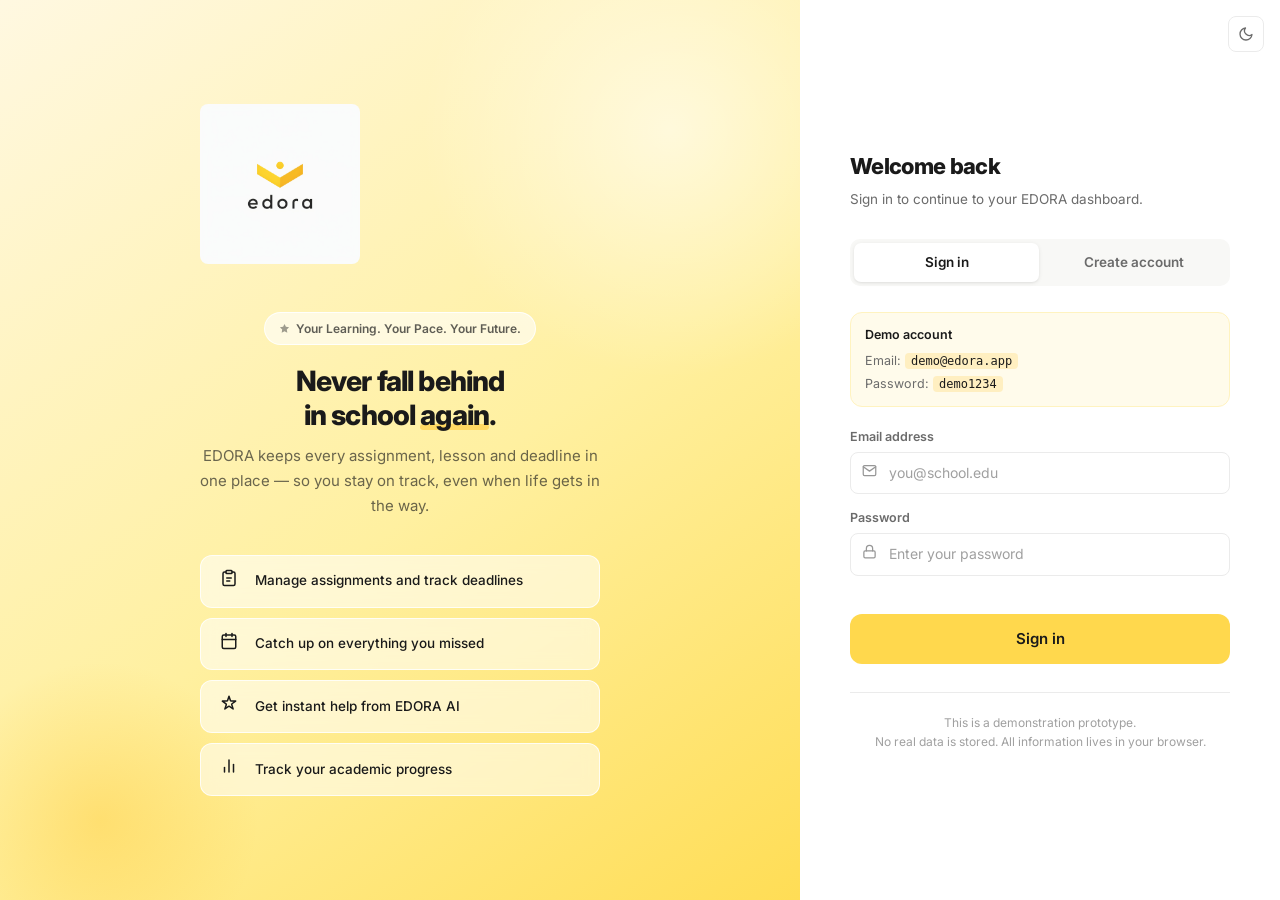
==== index.html @ 722ddf88 "Add files via upload" ====
<!DOCTYPE html>
<html lang="en">
<head>
  <meta charset="UTF-8">
  <meta name="viewport" content="width=device-width, initial-scale=1.0">
  <title>EDORA — Dashboard</title>
  <link rel="preconnect" href="https://fonts.googleapis.com">
  <link href="https://fonts.googleapis.com/css2?family=Inter:wght@300;400;500;600;700;800;900&display=swap" rel="stylesheet">
  <link rel="stylesheet" href="style.css">
  <!-- Apply saved theme immediately to avoid flash of wrong theme -->
  <script>
    (function() {
      var t = localStorage.getItem('edora-theme') || 'light';
      document.documentElement.setAttribute('data-theme', t);
    })();
  </script>
</head>
<body>

<!-- ── Sidebar overlay (mobile) ── -->
<div class="overlay" id="overlay" onclick="closeSidebar()"></div>

<!-- ── Sidebar ── -->
<aside class="sb" id="sb">
  <div class="sb-top">
    <div class="logo">
      <img src="logo.jpg" alt="EDORA" class="logo-img">
    </div>
    <div class="tagline">Your Learning. Your Pace. Your Future.</div>
  </div>

  <nav class="sb-nav" id="sb-nav">
    <!-- Injected by JS -->
  </nav>

  <div class="sb-bottom">
    <a href="#profile" class="sb-user" id="sb-user">
      <div class="av" id="sb-av"></div>
      <div class="sb-user-info">
        <div class="sb-user-name" id="sb-uname"></div>
        <div class="sb-user-grade" id="sb-ugrade"></div>
      </div>
    </a>
  </div>
</aside>

<!-- ── Main ── -->
<div class="main">

  <!-- Top bar -->
  <header class="top">
    <button class="burger" id="burger-btn" aria-label="Open menu" onclick="toggleSidebar()">
      <svg width="20" height="20" viewBox="0 0 24 24" fill="none" stroke="currentColor" stroke-width="2" stroke-linecap="round">
        <line x1="3" y1="6" x2="21" y2="6"/><line x1="3" y1="12" x2="21" y2="12"/><line x1="3" y1="18" x2="21" y2="18"/>
      </svg>
    </button>

    <span class="top-title" id="top-title"></span>

    <div class="top-actions">
      <!-- Theme toggle -->
      <button class="theme-btn" id="theme-btn" title="Toggle dark / light mode" onclick="toggleTheme()">
        <!-- Moon: shown in light mode -->
        <svg class="icon-moon" width="16" height="16" viewBox="0 0 24 24" fill="none" stroke="currentColor" stroke-width="2" stroke-linecap="round" stroke-linejoin="round">
          <path d="M21 12.79A9 9 0 1 1 11.21 3 7 7 0 0 0 21 12.79z"/>
        </svg>
        <!-- Sun: shown in dark mode -->
        <svg class="icon-sun" width="16" height="16" viewBox="0 0 24 24" fill="none" stroke="currentColor" stroke-width="2" stroke-linecap="round" stroke-linejoin="round">
          <circle cx="12" cy="12" r="5"/>
          <line x1="12" y1="1" x2="12" y2="3"/><line x1="12" y1="21" x2="12" y2="23"/>
          <line x1="4.22" y1="4.22" x2="5.64" y2="5.64"/><line x1="18.36" y1="18.36" x2="19.78" y2="19.78"/>
          <line x1="1" y1="12" x2="3" y2="12"/><line x1="21" y1="12" x2="23" y2="12"/>
          <line x1="4.22" y1="19.78" x2="5.64" y2="18.36"/><line x1="18.36" y1="5.64" x2="19.78" y2="4.22"/>
        </svg>
      </button>

      <a href="#notifs" class="icon-btn" id="notif-btn" title="Notifications" style="text-decoration:none">
        <svg width="17" height="17" viewBox="0 0 24 24" fill="none" stroke="currentColor" stroke-width="2" stroke-linecap="round" stroke-linejoin="round">
          <path d="M18 8A6 6 0 0 0 6 8c0 7-3 9-3 9h18s-3-2-3-9"/><path d="M13.73 21a2 2 0 0 1-3.46 0"/>
        </svg>
        <span class="notif-badge" id="notif-badge" style="display:none"></span>
      </a>
      <a href="#profile" class="av" id="top-av" style="text-decoration:none" title="Profile"></a>
    </div>
  </header>

  <!-- Page content -->
  <main id="view" class="fade-in"></main>

</div>

<!-- ── Modal ── -->
<div class="modal" id="modal" onclick="handleModalClick(event)">
  <div class="mbox" id="mbox"></div>
</div>

<script src="mock-data.js"></script>
<script src="app.js"></script>
</body>
</html>
---- style.css ----
/* ============================================================
   EDORA — Design System
   Premium minimalist educational SaaS
   ============================================================ */

@import url('https://fonts.googleapis.com/css2?family=Inter:wght@300;400;500;600;700;800;900&display=swap');

/* ── Tokens — Light (default) ────────────────────────────── */
:root {
  --primary:        #FFD84D;
  --primary-hover:  #FFC800;
  --primary-light:  #FFFBEB;
  --primary-muted:  #FFF3C0;
  --background:     #FFFFFF;
  --surface:        #F8F8F6;
  --surface-hover:  #F2F2EF;
  --text-primary:   #1A1A1A;
  --text-secondary: #6B6B6B;
  --text-tertiary:  #A0A0A0;
  --border:         #EBEBEB;
  --border-strong:  #D8D8D4;
  --success:        #22C55E;
  --success-light:  #DCFCE7;
  --danger:         #EF4444;
  --danger-light:   #FEE2E2;
  --warning:        #F59E0B;
  --warning-light:  #FEF3C7;
  --info:           #3B82F6;
  --info-light:     #DBEAFE;
  --shadow-sm:      0 1px 3px rgba(0,0,0,.06), 0 1px 2px rgba(0,0,0,.04);
  --shadow-md:      0 4px 16px rgba(0,0,0,.07), 0 2px 6px rgba(0,0,0,.04);
  --shadow-lg:      0 20px 40px rgba(0,0,0,.10), 0 8px 16px rgba(0,0,0,.06);
  --radius-sm:      8px;
  --radius-md:      12px;
  --radius-lg:      16px;
  --radius-xl:      24px;
  --sidebar-w:      264px;
  --transition:     0.18s cubic-bezier(.4,0,.2,1);
}

/* ── Tokens — Dark ───────────────────────────────────────── */
[data-theme="dark"] {
  --primary:        #FFD84D;
  --primary-hover:  #FFC800;
  --primary-light:  #2A2200;
  --primary-muted:  #332900;
  --background:     #0F0F0F;
  --surface:        #1A1A1A;
  --surface-hover:  #222222;
  --text-primary:   #F0F0F0;
  --text-secondary: #9A9A9A;
  --text-tertiary:  #555555;
  --border:         #2A2A2A;
  --border-strong:  #383838;
  --success:        #22C55E;
  --success-light:  #052E16;
  --danger:         #EF4444;
  --danger-light:   #2D0A0A;
  --warning:        #F59E0B;
  --warning-light:  #2D1A00;
  --info:           #60A5FA;
  --info-light:     #0A1628;
  --shadow-sm:      0 1px 3px rgba(0,0,0,.3),  0 1px 2px rgba(0,0,0,.2);
  --shadow-md:      0 4px 16px rgba(0,0,0,.4), 0 2px 6px rgba(0,0,0,.2);
  --shadow-lg:      0 20px 40px rgba(0,0,0,.5), 0 8px 16px rgba(0,0,0,.3);
}

/* ── Theme transition ────────────────────────────────────── */
/* Applied only during theme switch via JS class, then removed */
html.theme-switching,
html.theme-switching * {
  transition:
    background-color 0.25s ease,
    border-color     0.25s ease,
    color            0.25s ease,
    box-shadow       0.25s ease !important;
}

/* ── Theme toggle button ─────────────────────────────────── */
.theme-btn {
  width: 36px;
  height: 36px;
  display: flex;
  align-items: center;
  justify-content: center;
  border-radius: var(--radius-sm);
  background: none;
  border: 1px solid var(--border);
  color: var(--text-secondary);
  font-size: 16px;
  cursor: pointer;
  transition: all var(--transition);
  flex-shrink: 0;
}

.theme-btn:hover {
  background: var(--surface);
  color: var(--text-primary);
}

/* Show correct icon per theme */
.theme-btn .icon-sun  { display: none; }
.theme-btn .icon-moon { display: block; }
[data-theme="dark"] .theme-btn .icon-sun  { display: block; }
[data-theme="dark"] .theme-btn .icon-moon { display: none; }

/* ── Reset ───────────────────────────────────────────────── */
*, *::before, *::after { box-sizing: border-box; margin: 0; padding: 0; }
html { scroll-behavior: smooth; -webkit-font-smoothing: antialiased; }
body {
  font-family: 'Inter', system-ui, -apple-system, sans-serif;
  color: var(--text-primary);
  background: var(--background);
  font-size: 14px;
  line-height: 1.6;
  overflow-x: hidden;
}
img { display: block; max-width: 100%; }
a { color: inherit; }
button { cursor: pointer; font-family: inherit; }

/* ── Typography ─────────────────────────────────────────── */
h1 { font-size: 24px; font-weight: 700; letter-spacing: -.03em; line-height: 1.25; }
h2 { font-size: 15px; font-weight: 600; letter-spacing: -.01em; }
h3 { font-size: 14px; font-weight: 600; }
h4 { font-size: 13px; font-weight: 600; }
p  { color: var(--text-secondary); }
small { font-size: 12px; color: var(--text-secondary); }
.muted { color: var(--text-secondary); }
.label { font-size: 11px; font-weight: 700; letter-spacing: .06em; text-transform: uppercase; color: var(--text-tertiary); }

/* ── Layout ─────────────────────────────────────────────── */
.sb {
  position: fixed;
  inset: 0 auto 0 0;
  width: var(--sidebar-w);
  background: var(--background);
  border-right: 1px solid var(--border);
  display: flex;
  flex-direction: column;
  z-index: 30;
  transition: transform var(--transition);
  overflow: hidden auto;
}

.sb-top {
  padding: 24px 20px 8px;
  flex-shrink: 0;
}

/* ── Logo image (sidebar) ────────────────────────────────── */
.logo {
  display: flex;
  align-items: center;
  margin-bottom: 4px;
}

.logo-img {
  width: 110px;
  height: auto;
  display: block;
  /* logo.jpg has a white bg — crop tight and invert in dark mode */
  border-radius: 6px;
  object-fit: contain;
}

/* In dark mode the white JPG background would show — blend it out */
[data-theme="dark"] .logo-img {
  mix-blend-mode: luminosity;
  opacity: .92;
  filter: brightness(1.1);
}

.tagline {
  font-size: 11px;
  color: var(--text-tertiary);
  font-weight: 400;
  margin-bottom: 20px;
  letter-spacing: .01em;
}

.sb-nav {
  flex: 1;
  padding: 0 12px;
  display: flex;
  flex-direction: column;
  gap: 2px;
}

.sb-section-label {
  font-size: 10px;
  font-weight: 700;
  letter-spacing: .08em;
  text-transform: uppercase;
  color: var(--text-tertiary);
  padding: 12px 10px 6px;
}

.sb a {
  display: flex;
  align-items: center;
  gap: 10px;
  padding: 9px 12px;
  border-radius: var(--radius-sm);
  color: var(--text-secondary);
  text-decoration: none;
  font-weight: 500;
  font-size: 13.5px;
  transition: all var(--transition);
  position: relative;
}

.sb a .nav-icon {
  width: 20px;
  text-align: center;
  font-size: 15px;
  flex-shrink: 0;
}

.sb a:hover {
  background: var(--surface);
  color: var(--text-primary);
}

.sb a.on {
  background: var(--primary);
  color: var(--text-primary);
  font-weight: 600;
}

.sb a.on:hover { background: var(--primary-hover); }

.sb-bottom {
  padding: 12px;
  border-top: 1px solid var(--border);
  margin-top: 8px;
  flex-shrink: 0;
}

.sb-user {
  display: flex;
  align-items: center;
  gap: 10px;
  padding: 8px 10px;
  border-radius: var(--radius-sm);
  cursor: pointer;
  transition: background var(--transition);
  text-decoration: none;
  color: inherit;
}

.sb-user:hover { background: var(--surface); }

.sb-user-info { flex: 1; min-width: 0; }
.sb-user-name { font-size: 13px; font-weight: 600; white-space: nowrap; overflow: hidden; text-overflow: ellipsis; }
.sb-user-grade { font-size: 11px; color: var(--text-secondary); }

/* ── Main area ───────────────────────────────────────────── */
.main {
  margin-left: var(--sidebar-w);
  min-height: 100vh;
  display: flex;
  flex-direction: column;
}

.top {
  position: sticky;
  top: 0;
  z-index: 20;
  display: flex;
  align-items: center;
  gap: 12px;
  padding: 0 32px;
  height: 60px;
  background: rgba(255,255,255,.85);
  backdrop-filter: blur(12px);
  -webkit-backdrop-filter: blur(12px);
  border-bottom: 1px solid var(--border);
}

.burger {
  display: none;
  background: none;
  border: none;
  padding: 6px;
  border-radius: var(--radius-sm);
  color: var(--text-primary);
  margin-right: auto;
}

.burger:hover { background: var(--surface); }

.top-title {
  font-size: 14px;
  font-weight: 600;
  color: var(--text-primary);
  flex: 1;
}

.top-actions { display: flex; align-items: center; gap: 8px; }

.icon-btn {
  width: 36px;
  height: 36px;
  display: flex;
  align-items: center;
  justify-content: center;
  border-radius: var(--radius-sm);
  background: none;
  border: 1px solid var(--border);
  color: var(--text-secondary);
  font-size: 16px;
  transition: all var(--transition);
  position: relative;
  text-decoration: none;
}

.icon-btn:hover { background: var(--surface); color: var(--text-primary); }

.notif-badge {
  position: absolute;
  top: 4px;
  right: 4px;
  width: 8px;
  height: 8px;
  background: var(--danger);
  border-radius: 50%;
  border: 2px solid #fff;
}

#view {
  padding: 32px;
  flex: 1;
  max-width: 1160px;
  width: 100%;
}

/* ── Avatar ─────────────────────────────────────────────── */
.av {
  width: 36px;
  height: 36px;
  border-radius: 50%;
  background: var(--primary);
  display: flex;
  align-items: center;
  justify-content: center;
  font-weight: 700;
  font-size: 14px;
  overflow: hidden;
  flex-shrink: 0;
  color: var(--text-primary);
  text-decoration: none;
}

.av img { width: 100%; height: 100%; object-fit: cover; }
.av.lg { width: 56px; height: 56px; font-size: 20px; }
.av.xl { width: 80px; height: 80px; font-size: 28px; }

/* ── Cards ───────────────────────────────────────────────── */
.card {
  background: var(--background);
  border: 1px solid var(--border);
  border-radius: var(--radius-lg);
  padding: 20px;
}

.card-sm { padding: 14px 16px; border-radius: var(--radius-md); }

.card-hover {
  transition: box-shadow var(--transition), border-color var(--transition), transform var(--transition);
}
.card-hover:hover {
  box-shadow: var(--shadow-md);
  border-color: var(--border-strong);
  transform: translateY(-1px);
}

/* ── Grid ────────────────────────────────────────────────── */
.grid { display: grid; gap: 16px; margin-top: 16px; }
.g2 { grid-template-columns: repeat(auto-fit, minmax(300px, 1fr)); }
.g3 { grid-template-columns: repeat(auto-fit, minmax(220px, 1fr)); }
.g4 { grid-template-columns: repeat(4, 1fr); }
.g-full { grid-column: 1 / -1; }

/* ── Stat cards ──────────────────────────────────────────── */
.stat-card {
  background: var(--background);
  border: 1px solid var(--border);
  border-radius: var(--radius-lg);
  padding: 20px;
  display: flex;
  align-items: flex-start;
  gap: 14px;
}

.stat-icon {
  width: 44px;
  height: 44px;
  border-radius: 12px;
  background: var(--primary-light);
  display: flex;
  align-items: center;
  justify-content: center;
  font-size: 20px;
  flex-shrink: 0;
}

.stat-icon.green  { background: var(--success-light); }
.stat-icon.red    { background: var(--danger-light); }
.stat-icon.blue   { background: var(--info-light); }
.stat-icon.orange { background: var(--warning-light); }

.stat-body { flex: 1; }
.stat-value { font-size: 28px; font-weight: 800; letter-spacing: -.04em; line-height: 1; color: var(--text-primary); }
.stat-label { font-size: 12px; color: var(--text-secondary); margin-top: 4px; font-weight: 500; }

/* ── Hero banner ─────────────────────────────────────────── */
.hero {
  background: linear-gradient(135deg, #FFFBEB 0%, #FFF3C0 100%);
  border: 1px solid var(--primary-muted);
  border-radius: var(--radius-xl);
  padding: 28px 32px;
  display: flex;
  align-items: center;
  justify-content: space-between;
  gap: 20px;
  flex-wrap: wrap;
  position: relative;
  overflow: hidden;
}

.hero::before {
  content: '';
  position: absolute;
  right: -40px;
  top: -40px;
  width: 200px;
  height: 200px;
  background: radial-gradient(circle, rgba(255,216,77,.35) 0%, transparent 70%);
  pointer-events: none;
}

.hero-eyebrow {
  font-size: 11px;
  font-weight: 700;
  letter-spacing: .07em;
  text-transform: uppercase;
  color: var(--warning);
  margin-bottom: 6px;
}

.hero h1 { font-size: 26px; color: var(--text-primary); }
.hero-sub { color: var(--text-secondary); margin-top: 6px; font-size: 13.5px; }
.hero-badge { display: inline-flex; align-items: center; gap: 6px; background: rgba(255,255,255,.7); border: 1px solid rgba(255,216,77,.5); border-radius: 100px; padding: 5px 12px; font-size: 12.5px; font-weight: 600; color: var(--text-primary); margin-top: 12px; }

/* ── Buttons ─────────────────────────────────────────────── */
.btn {
  display: inline-flex;
  align-items: center;
  justify-content: center;
  gap: 6px;
  background: var(--primary);
  border: 1px solid transparent;
  border-radius: var(--radius-sm);
  padding: 9px 18px;
  font: inherit;
  font-size: 13.5px;
  font-weight: 600;
  color: var(--text-primary);
  cursor: pointer;
  transition: all var(--transition);
  text-decoration: none;
  white-space: nowrap;
}

.btn:hover { background: var(--primary-hover); transform: translateY(-1px); box-shadow: 0 4px 12px rgba(255,200,0,.3); }
.btn:active { transform: translateY(0); box-shadow: none; }

.btn.sec {
  background: var(--background);
  border-color: var(--border);
  color: var(--text-primary);
}
.btn.sec:hover { background: var(--surface); box-shadow: none; transform: none; }

.btn.ghost {
  background: transparent;
  border-color: transparent;
  color: var(--text-secondary);
}
.btn.ghost:hover { background: var(--surface); color: var(--text-primary); box-shadow: none; transform: none; }

.btn.sm { padding: 5px 12px; font-size: 12.5px; border-radius: 7px; }
.btn.lg { padding: 12px 24px; font-size: 15px; border-radius: var(--radius-md); }

.btn.danger { background: var(--danger); color: #fff; }
.btn.danger:hover { background: #dc2626; box-shadow: 0 4px 12px rgba(239,68,68,.3); }

.btn.d { color: var(--danger); }

:focus-visible { outline: 2px solid var(--primary-hover); outline-offset: 2px; }

/* ── Inputs ──────────────────────────────────────────────── */
input, select, textarea {
  font: inherit;
  padding: 9px 13px;
  border: 1px solid var(--border);
  border-radius: var(--radius-sm);
  background: var(--background);
  color: var(--text-primary);
  width: 100%;
  transition: border-color var(--transition), box-shadow var(--transition);
  font-size: 14px;
}

input:focus, select:focus, textarea:focus {
  outline: none;
  border-color: var(--primary-hover);
  box-shadow: 0 0 0 3px rgba(255,200,0,.12);
}

input::placeholder, textarea::placeholder { color: var(--text-tertiary); }

label {
  display: block;
  font-size: 12.5px;
  font-weight: 600;
  color: var(--text-secondary);
  margin: 12px 0 5px;
}

textarea { resize: vertical; min-height: 90px; }

/* ── Progress bar ────────────────────────────────────────── */
.bar {
  height: 6px;
  background: var(--surface);
  border-radius: 100px;
  overflow: hidden;
}
.bar i {
  display: block;
  height: 100%;
  background: var(--primary);
  border-radius: 100px;
  transition: width .6s cubic-bezier(.4,0,.2,1);
}
.bar.thin { height: 4px; }
.bar.thick { height: 10px; }

/* ── Chips / badges ──────────────────────────────────────── */
.chip {
  display: inline-flex;
  align-items: center;
  gap: 4px;
  font-size: 11.5px;
  font-weight: 600;
  padding: 3px 10px;
  border-radius: 100px;
  background: var(--surface);
  color: var(--text-secondary);
  white-space: nowrap;
}

.chip.success, .chip.c-Submitted, .chip.c-Graded  { background: var(--success-light); color: #15803d; }
.chip.danger,  .chip.c-Overdue,  .chip.c-High     { background: var(--danger-light);  color: #b91c1c; }
.chip.warning, .chip.c-Medium, .chip.c-Inprogress { background: var(--warning-light); color: #92400e; }
.chip.info                                          { background: var(--info-light);   color: #1d4ed8; }
.chip.primary                                       { background: var(--primary-muted); color: #92400e; }
.chip.c-Low   { background: var(--success-light); color: #15803d; }
.chip.c-Notstarted { background: var(--surface); color: var(--text-secondary); }

/* ── Row / flex helpers ──────────────────────────────────── */
.row {
  display: flex;
  align-items: center;
  gap: 10px;
  flex-wrap: wrap;
}
.row-between {
  display: flex;
  align-items: center;
  justify-content: space-between;
  gap: 10px;
  flex-wrap: wrap;
}
.col { display: flex; flex-direction: column; gap: 4px; }
.flex1 { flex: 1; min-width: 0; }

/* ── List ────────────────────────────────────────────────── */
.ul {
  list-style: none;
  padding: 0;
  margin: 0;
}

.ul li {
  display: flex;
  align-items: center;
  justify-content: space-between;
  gap: 10px;
  padding: 10px 0;
  border-bottom: 1px solid var(--border);
  font-size: 13.5px;
}

.ul li:last-child { border-bottom: none; }
.ul li .item-main { flex: 1; min-width: 0; }
.ul li .item-title { font-weight: 500; color: var(--text-primary); }
.ul li .item-sub { font-size: 12px; color: var(--text-secondary); margin-top: 1px; }

/* ── Filters bar ─────────────────────────────────────────── */
.filters {
  display: flex;
  gap: 10px;
  flex-wrap: wrap;
  margin: 16px 0;
}
.filters > * { flex: 1; min-width: 140px; max-width: 240px; }
.filters > input { max-width: 320px; }

/* ── Page header ─────────────────────────────────────────── */
.page-header {
  display: flex;
  align-items: flex-start;
  justify-content: space-between;
  gap: 16px;
  margin-bottom: 24px;
  flex-wrap: wrap;
}
.page-header-left h1 { margin-bottom: 2px; }
.page-header-left p { font-size: 13.5px; }

/* ── Modals ──────────────────────────────────────────────── */
.modal {
  position: fixed;
  inset: 0;
  background: rgba(10,10,10,.4);
  backdrop-filter: blur(4px);
  -webkit-backdrop-filter: blur(4px);
  display: none;
  place-items: center;
  z-index: 50;
  padding: 20px;
}
.modal.show { display: grid; }

.mbox {
  background: var(--background);
  border-radius: var(--radius-xl);
  padding: 28px;
  width: 100%;
  max-width: 500px;
  max-height: 90vh;
  overflow: auto;
  box-shadow: var(--shadow-lg);
  animation: modalIn .2s cubic-bezier(.4,0,.2,1);
}

@keyframes modalIn {
  from { opacity: 0; transform: scale(.95) translateY(8px); }
  to   { opacity: 1; transform: none; }
}

.modal-header {
  display: flex;
  align-items: center;
  justify-content: space-between;
  margin-bottom: 20px;
}
.modal-header h2 { font-size: 17px; }

/* ── Toast ───────────────────────────────────────────────── */
.toast {
  position: fixed;
  bottom: 24px;
  left: 50%;
  transform: translateX(-50%);
  background: var(--text-primary);
  color: #fff;
  padding: 11px 20px;
  border-radius: 100px;
  z-index: 60;
  font-size: 13.5px;
  font-weight: 500;
  box-shadow: var(--shadow-md);
  animation: toastIn .2s cubic-bezier(.4,0,.2,1);
  white-space: nowrap;
}

@keyframes toastIn {
  from { opacity: 0; transform: translateX(-50%) translateY(8px); }
  to   { opacity: 1; transform: translateX(-50%) translateY(0); }
}

/* ── Notifications ───────────────────────────────────────── */
.notif-item {
  display: flex;
  align-items: flex-start;
  gap: 14px;
  padding: 14px 16px;
  border-radius: var(--radius-md);
  border: 1px solid var(--border);
  margin-bottom: 8px;
  transition: background var(--transition);
}

.notif-item.unread {
  background: var(--primary-light);
  border-color: var(--primary-muted);
}

.notif-dot {
  width: 8px;
  height: 8px;
  border-radius: 50%;
  background: var(--primary-hover);
  flex-shrink: 0;
  margin-top: 5px;
}

.notif-item.unread .notif-dot { background: var(--warning); }

.nav-dot {
  min-width: 18px;
  height: 18px;
  background: var(--danger);
  color: #fff;
  border-radius: 100px;
  font-size: 10px;
  font-weight: 700;
  display: flex;
  align-items: center;
  justify-content: center;
  padding: 0 5px;
  margin-left: auto;
}

/* ── Assignment card ─────────────────────────────────────── */
.asg-card {
  display: flex;
  align-items: flex-start;
  gap: 14px;
  padding: 16px 20px;
  border: 1px solid var(--border);
  border-radius: var(--radius-md);
  margin-bottom: 8px;
  background: var(--background);
  transition: all var(--transition);
}

.asg-card:hover { box-shadow: var(--shadow-sm); border-color: var(--border-strong); }

.asg-card.overdue { border-left: 3px solid var(--danger); }
.asg-card.submitted { border-left: 3px solid var(--success); }
.asg-card.graded { border-left: 3px solid var(--info); }

.asg-left { flex: 1; min-width: 0; }
.asg-title { font-size: 14px; font-weight: 600; color: var(--text-primary); }
.asg-meta { font-size: 12px; color: var(--text-secondary); margin-top: 3px; }
.asg-desc { font-size: 13px; color: var(--text-secondary); margin-top: 6px; }
.asg-chips { display: flex; gap: 6px; margin-top: 8px; flex-wrap: wrap; }

.asg-right {
  display: flex;
  flex-direction: column;
  align-items: flex-end;
  gap: 8px;
  flex-shrink: 0;
}

/* ── Subject cards ───────────────────────────────────────── */
.subject-card {
  display: flex;
  flex-direction: column;
  gap: 10px;
  padding: 20px;
  border: 1px solid var(--border);
  border-radius: var(--radius-lg);
  text-decoration: none;
  color: inherit;
  transition: all var(--transition);
  background: var(--background);
  position: relative;
  overflow: hidden;
}

.subject-card::before {
  content: '';
  position: absolute;
  inset: 0;
  background: linear-gradient(135deg, transparent 60%, rgba(255,216,77,.08));
  pointer-events: none;
}

.subject-card:hover {
  box-shadow: var(--shadow-md);
  border-color: var(--primary-muted);
  transform: translateY(-2px);
}

.subject-emoji {
  font-size: 28px;
  line-height: 1;
  display: block;
  margin-bottom: 2px;
}

.subject-name { font-size: 15px; font-weight: 700; color: var(--text-primary); }
.subject-teacher { font-size: 12px; color: var(--text-secondary); }
.subject-progress-row { display: flex; align-items: center; justify-content: space-between; margin-top: 4px; }

/* ── Material card ───────────────────────────────────────── */
.mat-card {
  display: flex;
  align-items: center;
  gap: 14px;
  padding: 14px 18px;
  border: 1px solid var(--border);
  border-radius: var(--radius-md);
  margin-bottom: 8px;
  transition: all var(--transition);
}
.mat-card:hover { box-shadow: var(--shadow-sm); border-color: var(--border-strong); }
.mat-icon {
  width: 40px;
  height: 40px;
  border-radius: 10px;
  display: flex;
  align-items: center;
  justify-content: center;
  font-size: 18px;
  flex-shrink: 0;
}

/* ── Chat ────────────────────────────────────────────────── */
.chat-layout {
  display: grid;
  grid-template-columns: 220px 1fr;
  gap: 16px;
  height: calc(100vh - 160px);
  min-height: 400px;
}

.chat-history { display: flex; flex-direction: column; gap: 4px; overflow: auto; }
.chat-history a { font-size: 13px; padding: 7px 10px; border-radius: var(--radius-sm); text-decoration: none; color: var(--text-secondary); transition: all var(--transition); white-space: nowrap; overflow: hidden; text-overflow: ellipsis; display: block; }
.chat-history a:hover { background: var(--surface); color: var(--text-primary); }

.chat-main {
  display: flex;
  flex-direction: column;
  gap: 0;
  overflow: hidden;
}

.msgs {
  flex: 1;
  overflow-y: auto;
  padding: 16px;
  display: flex;
  flex-direction: column;
  gap: 10px;
  background: var(--surface);
  border-radius: var(--radius-md);
  margin-bottom: 10px;
}

.m {
  max-width: 76%;
  padding: 10px 14px;
  border-radius: 14px;
  font-size: 13.5px;
  line-height: 1.55;
  color: var(--text-primary);
  background: var(--background);
  border: 1px solid var(--border);
  align-self: flex-start;
  word-break: break-word;
}

.m.u {
  background: var(--primary);
  border-color: var(--primary-hover);
  align-self: flex-end;
}

.chat-suggestions {
  display: flex;
  gap: 6px;
  flex-wrap: wrap;
  margin-bottom: 10px;
}

.chat-form {
  display: flex;
  gap: 8px;
}

.chat-form input { border-radius: var(--radius-sm); }

/* ── Planner ─────────────────────────────────────────────── */
.week {
  display: grid;
  grid-template-columns: repeat(7, minmax(130px, 1fr));
  gap: 8px;
  overflow-x: auto;
  padding-bottom: 8px;
}

.day {
  background: var(--surface);
  border-radius: var(--radius-md);
  padding: 12px;
  min-height: 110px;
}

.day-header {
  font-size: 11.5px;
  font-weight: 600;
  color: var(--text-secondary);
  margin-bottom: 8px;
}

.day-header.today-label { color: var(--primary-hover); }

.pill {
  background: var(--background);
  border: 1px solid var(--border);
  border-left: 3px solid var(--primary);
  border-radius: var(--radius-sm);
  padding: 7px 9px;
  margin-top: 6px;
  font-size: 12.5px;
  transition: opacity var(--transition);
}

.pill.done { opacity: .5; }
.pill .pill-time { font-weight: 600; font-size: 12px; }
.pill .pill-subj { color: var(--text-secondary); font-size: 12px; margin-top: 2px; }
.pill .pill-actions { display: flex; gap: 4px; margin-top: 6px; }

/* ── Progress donut ──────────────────────────────────────── */
.donut-wrap {
  display: flex;
  align-items: center;
  justify-content: center;
  gap: 24px;
  flex-wrap: wrap;
  padding: 8px;
}

.donut {
  width: 140px;
  height: 140px;
  border-radius: 50%;
  display: grid;
  place-items: center;
  flex-shrink: 0;
}

.donut-inner {
  background: var(--background);
  width: 98px;
  height: 98px;
  border-radius: 50%;
  display: grid;
  place-items: center;
  flex-direction: column;
  text-align: center;
}

.donut-pct { font-size: 24px; font-weight: 800; letter-spacing: -.04em; color: var(--text-primary); }
.donut-sub { font-size: 11px; color: var(--text-secondary); }

/* ── Auth pages ──────────────────────────────────────────── */
.auth-page {
  min-height: 100vh;
  display: flex;
  background: var(--background);
}

.auth-visual {
  flex: 1;
  background: linear-gradient(145deg, #FFF8E1 0%, #FFF0A0 50%, #FFDD55 100%);
  display: flex;
  flex-direction: column;
  align-items: center;
  justify-content: center;
  padding: 48px;
  position: relative;
  overflow: hidden;
}

.auth-visual::before {
  content: '';
  position: absolute;
  width: 400px;
  height: 400px;
  background: radial-gradient(circle, rgba(255,255,255,.5) 0%, transparent 70%);
  top: -100px;
  right: -100px;
}

.auth-visual::after {
  content: '';
  position: absolute;
  width: 300px;
  height: 300px;
  background: radial-gradient(circle, rgba(255,200,0,.3) 0%, transparent 70%);
  bottom: -80px;
  left: -60px;
}

.auth-visual-content {
  position: relative;
  z-index: 1;
  text-align: center;
  max-width: 380px;
}

.auth-visual-logo {
  display: inline-flex;
  align-items: center;
  gap: 10px;
  margin-bottom: 32px;
}

.auth-visual-mark {
  width: 48px;
  height: 48px;
  background: var(--text-primary);
  border-radius: 14px;
  display: flex;
  align-items: center;
  justify-content: center;
  font-weight: 900;
  font-size: 20px;
  color: var(--primary);
}

.auth-visual-name {
  font-size: 28px;
  font-weight: 900;
  letter-spacing: -.05em;
  color: var(--text-primary);
}

.auth-visual h2 {
  font-size: 28px;
  font-weight: 800;
  letter-spacing: -.03em;
  color: var(--text-primary);
  margin-bottom: 12px;
}

.auth-visual p {
  font-size: 15px;
  color: rgba(26,26,26,.65);
  line-height: 1.65;
}

.auth-features {
  display: flex;
  flex-direction: column;
  gap: 10px;
  margin-top: 32px;
  text-align: left;
  width: 100%;
}

.auth-feature {
  display: flex;
  align-items: center;
  gap: 12px;
  background: rgba(255,255,255,.5);
  border-radius: var(--radius-md);
  padding: 10px 14px;
  font-size: 13px;
  font-weight: 500;
  color: var(--text-primary);
}

.auth-feature-icon {
  font-size: 18px;
  flex-shrink: 0;
}

.auth-form-side {
  width: 440px;
  flex-shrink: 0;
  display: flex;
  flex-direction: column;
  align-items: center;
  justify-content: center;
  padding: 48px 40px;
  overflow-y: auto;
}

.auth-form-box { width: 100%; max-width: 360px; }
.auth-form-title { font-size: 22px; font-weight: 800; letter-spacing: -.03em; margin-bottom: 4px; }
.auth-form-sub { font-size: 13.5px; color: var(--text-secondary); margin-bottom: 28px; }

.auth-tabs {
  display: flex;
  background: var(--surface);
  border-radius: var(--radius-sm);
  padding: 4px;
  margin-bottom: 24px;
}

.auth-tab {
  flex: 1;
  padding: 8px;
  border: none;
  background: none;
  border-radius: 6px;
  font: inherit;
  font-size: 13.5px;
  font-weight: 600;
  color: var(--text-secondary);
  cursor: pointer;
  transition: all var(--transition);
}

.auth-tab.active {
  background: var(--background);
  color: var(--text-primary);
  box-shadow: var(--shadow-sm);
}

.auth-divider {
  position: relative;
  text-align: center;
  margin: 20px 0;
  color: var(--text-tertiary);
  font-size: 12px;
}
.auth-divider::before {
  content: '';
  position: absolute;
  left: 0; right: 0; top: 50%;
  height: 1px;
  background: var(--border);
}
.auth-divider span { background: #fff; padding: 0 10px; position: relative; }

.auth-footer {
  margin-top: 24px;
  font-size: 12px;
  color: var(--text-tertiary);
  text-align: center;
}

/* ── Catch-up plan ───────────────────────────────────────── */
.catchup-item {
  display: flex;
  align-items: flex-start;
  gap: 12px;
  padding: 10px 0;
  border-bottom: 1px solid var(--border);
}
.catchup-item:last-child { border-bottom: none; }
.catchup-check {
  width: 20px;
  height: 20px;
  border-radius: 6px;
  border: 2px solid var(--border);
  flex-shrink: 0;
  margin-top: 2px;
  cursor: pointer;
  display: flex;
  align-items: center;
  justify-content: center;
  transition: all var(--transition);
}
.catchup-check.checked { background: var(--primary); border-color: var(--primary); }

/* ── Missed school date selector ─────────────────────────── */
.date-picker-row {
  display: flex;
  gap: 16px;
  align-items: flex-end;
  flex-wrap: wrap;
}
.date-picker-row > div { flex: 1; min-width: 140px; }

/* ── Empty states ────────────────────────────────────────── */
.empty {
  text-align: center;
  padding: 40px 20px;
  color: var(--text-secondary);
}
.empty-icon { font-size: 36px; margin-bottom: 10px; opacity: .5; }
.empty-text { font-size: 14px; }
.empty-sub  { font-size: 12.5px; margin-top: 4px; }

/* ── Error text ──────────────────────────────────────────── */
.err { color: var(--danger); font-size: 12.5px; min-height: 18px; margin-top: 6px; }

/* ── Divider ─────────────────────────────────────────────── */
.divider { height: 1px; background: var(--border); margin: 16px 0; }

/* ── Overlay close ───────────────────────────────────────── */
.overlay {
  position: fixed;
  inset: 0;
  background: transparent;
  z-index: 15;
  display: none;
}
.overlay.show { display: block; }

/* ── Scrollbar ───────────────────────────────────────────── */
::-webkit-scrollbar { width: 6px; height: 6px; }
::-webkit-scrollbar-track { background: transparent; }
::-webkit-scrollbar-thumb { background: var(--border-strong); border-radius: 100px; }
::-webkit-scrollbar-thumb:hover { background: var(--text-tertiary); }

/* ── Animations ──────────────────────────────────────────── */
@keyframes fadeIn {
  from { opacity: 0; transform: translateY(6px); }
  to   { opacity: 1; transform: none; }
}
.fade-in { animation: fadeIn .25s cubic-bezier(.4,0,.2,1); }

/* ── Responsive ──────────────────────────────────────────── */
@media (max-width: 1024px) {
  .g4 { grid-template-columns: repeat(2, 1fr); }
}

@media (max-width: 860px) {
  .sb {
    transform: translateX(-100%);
    box-shadow: none;
  }
  .sb.open {
    transform: none;
    box-shadow: var(--shadow-lg);
  }
  .overlay.show { display: block; }
  .main { margin-left: 0; }
  .burger { display: flex; margin-right: auto; }
  .top-title { display: block; }
  #view { padding: 20px 16px; }
  .top { padding: 0 16px; }
  .hero { padding: 20px; }
  .hero h1 { font-size: 20px; }
  .chat-layout { grid-template-columns: 1fr; height: auto; }
  .chat-layout .card:first-child { display: none; }
  .msgs { min-height: 42vh; }
  .week { grid-template-columns: repeat(4, minmax(120px, 1fr)); }
  .g4 { grid-template-columns: repeat(2, 1fr); }
  .auth-visual { display: none; }
  .auth-form-side { width: 100%; padding: 32px 24px; }
}

@media (max-width: 540px) {
  .g4 { grid-template-columns: 1fr 1fr; }
  .week { grid-template-columns: repeat(3, minmax(110px, 1fr)); }
  #view { padding: 16px 12px; }
  .mbox { padding: 20px; }
}

/* ============================================================
   DARK MODE — component overrides
   ============================================================ */

/* Chip text colors need to stay readable in dark mode */
[data-theme="dark"] .chip.success,
[data-theme="dark"] .chip.c-Submitted,
[data-theme="dark"] .chip.c-Graded  { color: #4ade80; }

[data-theme="dark"] .chip.danger,
[data-theme="dark"] .chip.c-Overdue,
[data-theme="dark"] .chip.c-High    { color: #f87171; }

[data-theme="dark"] .chip.warning,
[data-theme="dark"] .chip.c-Medium,
[data-theme="dark"] .chip.c-Inprogress { color: #fbbf24; }

[data-theme="dark"] .chip.info      { color: #93c5fd; }

/* Hero banner */
[data-theme="dark"] .hero {
  background: linear-gradient(135deg, #1A1400 0%, #261D00 100%);
  border-color: #332900;
}

[data-theme="dark"] .hero::before {
  background: radial-gradient(circle, rgba(255,216,77,.12) 0%, transparent 70%);
}

/* Topbar backdrop */
[data-theme="dark"] .top {
  background: rgba(15,15,15,.85);
  border-bottom-color: var(--border);
}

/* Modal box */
[data-theme="dark"] .mbox { background: #161616; }

/* Sidebar */
[data-theme="dark"] .sb { background: #0F0F0F; border-right-color: var(--border); }

[data-theme="dark"] .sb a.on {
  background: var(--primary);
  color: #1A1A1A;
}

/* Avatar */
[data-theme="dark"] .av { color: #1A1A1A; }

/* Stat icon tints */
[data-theme="dark"] .stat-icon        { background: #261D00; color: var(--primary); }
[data-theme="dark"] .stat-icon.green  { background: #052E16; color: #4ade80; }
[data-theme="dark"] .stat-icon.red    { background: #2D0A0A; color: #f87171; }
[data-theme="dark"] .stat-icon.blue   { background: #0A1628; color: #93c5fd; }
[data-theme="dark"] .stat-icon.orange { background: #2D1A00; color: #fbbf24; }

/* Study planner day columns */
[data-theme="dark"] .day { background: #1A1A1A; }

/* Planner pill */
[data-theme="dark"] .pill {
  background: #222222;
  border-color: var(--border);
  border-left-color: var(--primary);
}

/* Week day today label */
[data-theme="dark"] .day-header.today-label { color: var(--primary); }

/* Chat messages */
[data-theme="dark"] .msgs { background: #161616; }
[data-theme="dark"] .m {
  background: #222222;
  border-color: var(--border);
}
[data-theme="dark"] .m.u {
  background: var(--primary);
  border-color: var(--primary-hover);
  color: #1A1A1A;
}

/* Auth pages */
[data-theme="dark"] .auth-page  { background: #0F0F0F; }
[data-theme="dark"] .auth-form-side { background: #0F0F0F; }

[data-theme="dark"] .auth-visual {
  background: linear-gradient(145deg, #1A1200 0%, #261A00 55%, #2E2000 100%);
}

[data-theme="dark"] .auth-feature {
  background: rgba(255,255,255,.04);
  border-color: rgba(255,255,255,.08);
  color: #D0D0D0;
}

[data-theme="dark"] .tab-btn.active {
  background: #222222;
  color: var(--text-primary);
}

[data-theme="dark"] .demo-box {
  background: #1A1400;
  border-color: #332900;
}

[data-theme="dark"] .demo-creds code {
  background: rgba(255,180,0,.12);
  color: #F0F0F0;
}

/* Inputs in dark */
[data-theme="dark"] input,
[data-theme="dark"] select,
[data-theme="dark"] textarea {
  background: #1A1A1A;
  border-color: var(--border);
  color: var(--text-primary);
}

[data-theme="dark"] input:focus,
[data-theme="dark"] select:focus,
[data-theme="dark"] textarea:focus {
  border-color: var(--primary-hover);
  box-shadow: 0 0 0 3px rgba(255,200,0,.1);
}

/* Subject cards */
[data-theme="dark"] .subject-card {
  background: #161616;
}
[data-theme="dark"] .subject-card:hover {
  border-color: #332900;
}

/* Notifications unread */
[data-theme="dark"] .notif-item.unread {
  background: #1A1400;
  border-color: #332900;
}

/* Assignment cards */
[data-theme="dark"] .asg-card {
  background: #161616;
}

/* Scrollbar */
[data-theme="dark"] ::-webkit-scrollbar-thumb {
  background: #333333;
}

/* Surface inline elements that use hardcoded #fff */
[data-theme="dark"] .donut-inner {
  background: #161616;
}
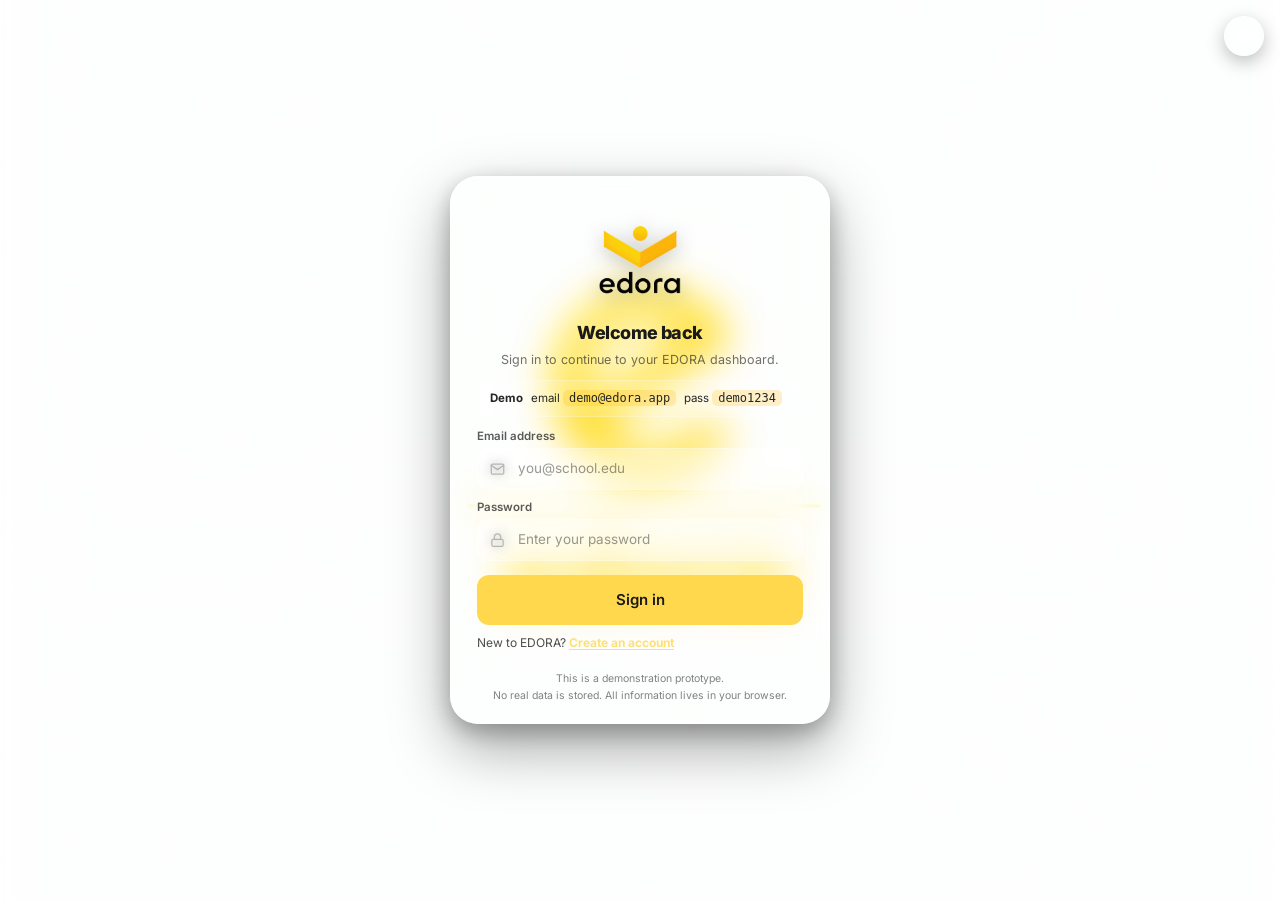
==== commit dd9c2cc9: "Refine themed logos and compact login UI Use theme-specific logos in the sidebar and login form, and" ====
--- a/index.html
+++ b/index.html
@@ -24,7 +24,8 @@
 <aside class="sb" id="sb">
   <div class="sb-top">
     <div class="logo">
-      <img src="logo.jpg" alt="EDORA" class="logo-img">
+      <img src="logo light mode.png" alt="EDORA" class="logo-img light-logo">
+      <img src="logo dark mode.png"  alt="EDORA" class="logo-img dark-logo">
     </div>
     <div class="tagline">Your Learning. Your Pace. Your Future.</div>
   </div>
--- a/style.css
+++ b/style.css
@@ -146,12 +146,14 @@
 .sb-top {
   padding: 24px 20px 8px;
   flex-shrink: 0;
+  text-align: center;
 }
 
 /* ── Logo image (sidebar) ────────────────────────────────── */
 .logo {
   display: flex;
   align-items: center;
+  justify-content: center;
   margin-bottom: 4px;
 }
 
@@ -159,17 +161,16 @@
   width: 110px;
   height: auto;
   display: block;
-  /* logo.jpg has a white bg — crop tight and invert in dark mode */
   border-radius: 6px;
   object-fit: contain;
-}
-
-/* In dark mode the white JPG background would show — blend it out */
-[data-theme="dark"] .logo-img {
-  mix-blend-mode: luminosity;
-  opacity: .92;
-  filter: brightness(1.1);
-}
+  margin: 0 auto;
+}
+
+/* Theme-aware sidebar logo (swaps with dark / light mode) */
+.logo-img.light-logo { display: block; }
+.logo-img.dark-logo  { display: none; }
+[data-theme="dark"] .logo-img.light-logo { display: none; }
+[data-theme="dark"] .logo-img.dark-logo  { display: block; }
 
 .tagline {
   font-size: 11px;
@@ -971,185 +972,6 @@
 
 .donut-pct { font-size: 24px; font-weight: 800; letter-spacing: -.04em; color: var(--text-primary); }
 .donut-sub { font-size: 11px; color: var(--text-secondary); }
-
-/* ── Auth pages ──────────────────────────────────────────── */
-.auth-page {
-  min-height: 100vh;
-  display: flex;
-  background: var(--background);
-}
-
-.auth-visual {
-  flex: 1;
-  background: linear-gradient(145deg, #FFF8E1 0%, #FFF0A0 50%, #FFDD55 100%);
-  display: flex;
-  flex-direction: column;
-  align-items: center;
-  justify-content: center;
-  padding: 48px;
-  position: relative;
-  overflow: hidden;
-}
-
-.auth-visual::before {
-  content: '';
-  position: absolute;
-  width: 400px;
-  height: 400px;
-  background: radial-gradient(circle, rgba(255,255,255,.5) 0%, transparent 70%);
-  top: -100px;
-  right: -100px;
-}
-
-.auth-visual::after {
-  content: '';
-  position: absolute;
-  width: 300px;
-  height: 300px;
-  background: radial-gradient(circle, rgba(255,200,0,.3) 0%, transparent 70%);
-  bottom: -80px;
-  left: -60px;
-}
-
-.auth-visual-content {
-  position: relative;
-  z-index: 1;
-  text-align: center;
-  max-width: 380px;
-}
-
-.auth-visual-logo {
-  display: inline-flex;
-  align-items: center;
-  gap: 10px;
-  margin-bottom: 32px;
-}
-
-.auth-visual-mark {
-  width: 48px;
-  height: 48px;
-  background: var(--text-primary);
-  border-radius: 14px;
-  display: flex;
-  align-items: center;
-  justify-content: center;
-  font-weight: 900;
-  font-size: 20px;
-  color: var(--primary);
-}
-
-.auth-visual-name {
-  font-size: 28px;
-  font-weight: 900;
-  letter-spacing: -.05em;
-  color: var(--text-primary);
-}
-
-.auth-visual h2 {
-  font-size: 28px;
-  font-weight: 800;
-  letter-spacing: -.03em;
-  color: var(--text-primary);
-  margin-bottom: 12px;
-}
-
-.auth-visual p {
-  font-size: 15px;
-  color: rgba(26,26,26,.65);
-  line-height: 1.65;
-}
-
-.auth-features {
-  display: flex;
-  flex-direction: column;
-  gap: 10px;
-  margin-top: 32px;
-  text-align: left;
-  width: 100%;
-}
-
-.auth-feature {
-  display: flex;
-  align-items: center;
-  gap: 12px;
-  background: rgba(255,255,255,.5);
-  border-radius: var(--radius-md);
-  padding: 10px 14px;
-  font-size: 13px;
-  font-weight: 500;
-  color: var(--text-primary);
-}
-
-.auth-feature-icon {
-  font-size: 18px;
-  flex-shrink: 0;
-}
-
-.auth-form-side {
-  width: 440px;
-  flex-shrink: 0;
-  display: flex;
-  flex-direction: column;
-  align-items: center;
-  justify-content: center;
-  padding: 48px 40px;
-  overflow-y: auto;
-}
-
-.auth-form-box { width: 100%; max-width: 360px; }
-.auth-form-title { font-size: 22px; font-weight: 800; letter-spacing: -.03em; margin-bottom: 4px; }
-.auth-form-sub { font-size: 13.5px; color: var(--text-secondary); margin-bottom: 28px; }
-
-.auth-tabs {
-  display: flex;
-  background: var(--surface);
-  border-radius: var(--radius-sm);
-  padding: 4px;
-  margin-bottom: 24px;
-}
-
-.auth-tab {
-  flex: 1;
-  padding: 8px;
-  border: none;
-  background: none;
-  border-radius: 6px;
-  font: inherit;
-  font-size: 13.5px;
-  font-weight: 600;
-  color: var(--text-secondary);
-  cursor: pointer;
-  transition: all var(--transition);
-}
-
-.auth-tab.active {
-  background: var(--background);
-  color: var(--text-primary);
-  box-shadow: var(--shadow-sm);
-}
-
-.auth-divider {
-  position: relative;
-  text-align: center;
-  margin: 20px 0;
-  color: var(--text-tertiary);
-  font-size: 12px;
-}
-.auth-divider::before {
-  content: '';
-  position: absolute;
-  left: 0; right: 0; top: 50%;
-  height: 1px;
-  background: var(--border);
-}
-.auth-divider span { background: #fff; padding: 0 10px; position: relative; }
-
-.auth-footer {
-  margin-top: 24px;
-  font-size: 12px;
-  color: var(--text-tertiary);
-  text-align: center;
-}
 
 /* ── Catch-up plan ───────────────────────────────────────── */
 .catchup-item {
@@ -1250,8 +1072,6 @@
   .msgs { min-height: 42vh; }
   .week { grid-template-columns: repeat(4, minmax(120px, 1fr)); }
   .g4 { grid-template-columns: repeat(2, 1fr); }
-  .auth-visual { display: none; }
-  .auth-form-side { width: 100%; padding: 32px 24px; }
 }
 
 @media (max-width: 540px) {
@@ -1340,35 +1160,6 @@
   background: var(--primary);
   border-color: var(--primary-hover);
   color: #1A1A1A;
-}
-
-/* Auth pages */
-[data-theme="dark"] .auth-page  { background: #0F0F0F; }
-[data-theme="dark"] .auth-form-side { background: #0F0F0F; }
-
-[data-theme="dark"] .auth-visual {
-  background: linear-gradient(145deg, #1A1200 0%, #261A00 55%, #2E2000 100%);
-}
-
-[data-theme="dark"] .auth-feature {
-  background: rgba(255,255,255,.04);
-  border-color: rgba(255,255,255,.08);
-  color: #D0D0D0;
-}
-
-[data-theme="dark"] .tab-btn.active {
-  background: #222222;
-  color: var(--text-primary);
-}
-
-[data-theme="dark"] .demo-box {
-  background: #1A1400;
-  border-color: #332900;
-}
-
-[data-theme="dark"] .demo-creds code {
-  background: rgba(255,180,0,.12);
-  color: #F0F0F0;
 }
 
 /* Inputs in dark */
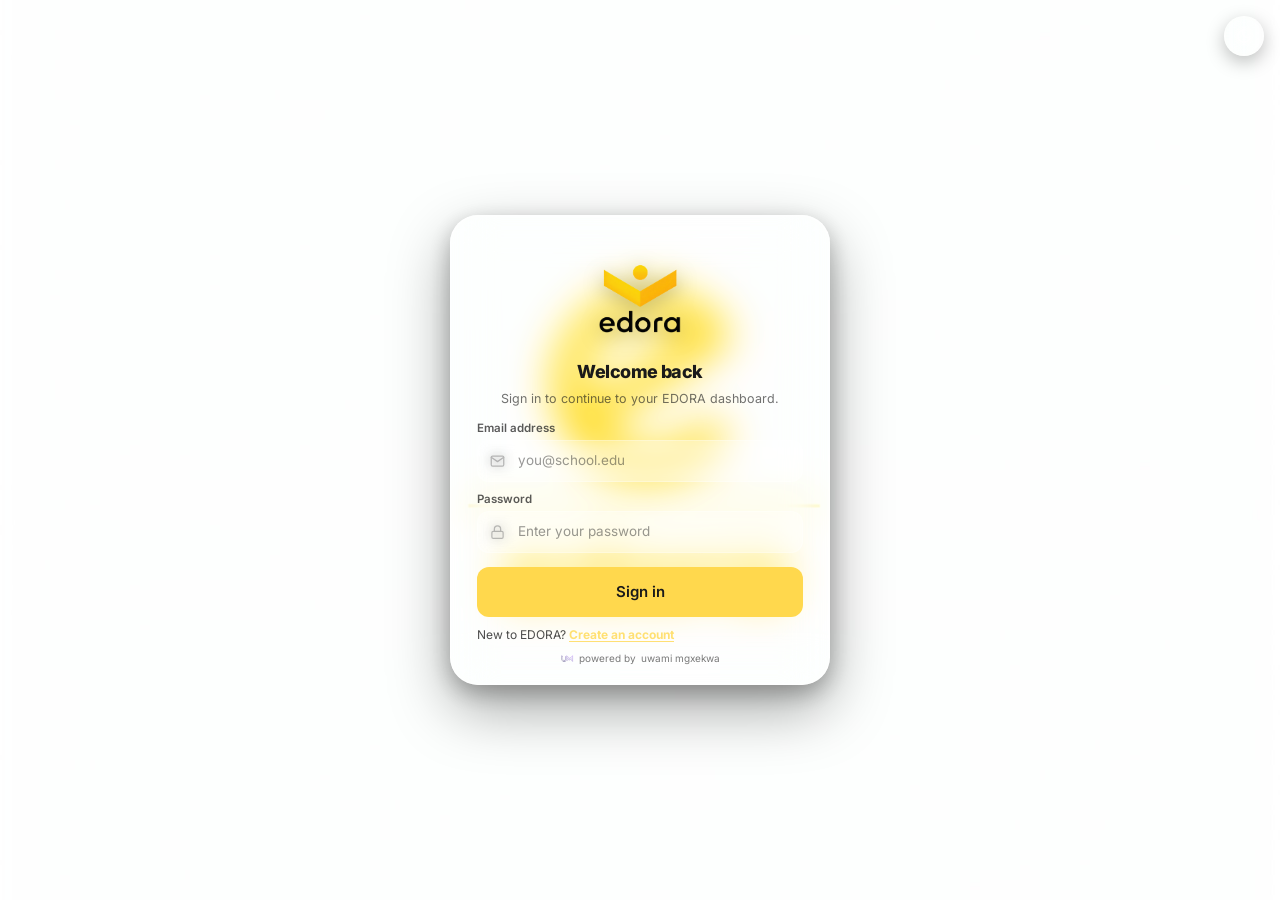
==== commit de85cbee: "Add Uwami credits to login and sidebar Add a linked Uwami logo credit to the login, registration, an" ====
--- a/index.html
+++ b/index.html
@@ -4,6 +4,13 @@
   <meta charset="UTF-8">
   <meta name="viewport" content="width=device-width, initial-scale=1.0">
   <title>EDORA — Dashboard</title>
+  <!-- Favicon + iOS/PWA home screen icon -->
+  <link rel="icon" type="image/png" href="logo light mode.png">
+  <link rel="apple-touch-icon" href="logo light mode.png">
+  <meta name="apple-mobile-web-app-capable" content="yes">
+  <meta name="apple-mobile-web-app-status-bar-style" content="default">
+  <meta name="apple-mobile-web-app-title" content="EDORA">
+  <meta name="theme-color" content="#FFD84D">
   <link rel="preconnect" href="https://fonts.googleapis.com">
   <link href="https://fonts.googleapis.com/css2?family=Inter:wght@300;400;500;600;700;800;900&display=swap" rel="stylesheet">
   <link rel="stylesheet" href="style.css">
@@ -42,6 +49,10 @@
         <div class="sb-user-grade" id="sb-ugrade"></div>
       </div>
     </a>
+    <div class="sb-powered-by">
+      <img src="uwami-logo.png" alt="Uwami Mgxekwa logo">
+      powered by <a href="https://uwamimgxekwa.com" target="_blank" rel="noopener noreferrer">uwami mgxekwa</a>
+    </div>
   </div>
 </aside>
 
--- a/style.css
+++ b/style.css
@@ -256,6 +256,30 @@
 .sb-user-name { font-size: 13px; font-weight: 600; white-space: nowrap; overflow: hidden; text-overflow: ellipsis; }
 .sb-user-grade { font-size: 11px; color: var(--text-secondary); }
 
+.sb-powered-by {
+  display: flex;
+  align-items: center;
+  gap: 5px;
+  padding: 6px 10px 2px;
+  font-size: 10px;
+  color: var(--text-secondary);
+  opacity: 0.65;
+}
+.sb-powered-by a {
+  color: inherit;
+  text-decoration: none;
+  transition: opacity 0.18s ease;
+}
+.sb-powered-by a:hover { opacity: 2; text-decoration: underline; text-underline-offset: 2px; }
+.sb-powered-by img {
+  width: 14px;
+  height: 14px;
+  object-fit: contain;
+  border-radius: 3px;
+  opacity: 0.6;
+  flex-shrink: 0;
+}
+
 /* ── Main area ───────────────────────────────────────────── */
 .main {
   margin-left: var(--sidebar-w);
